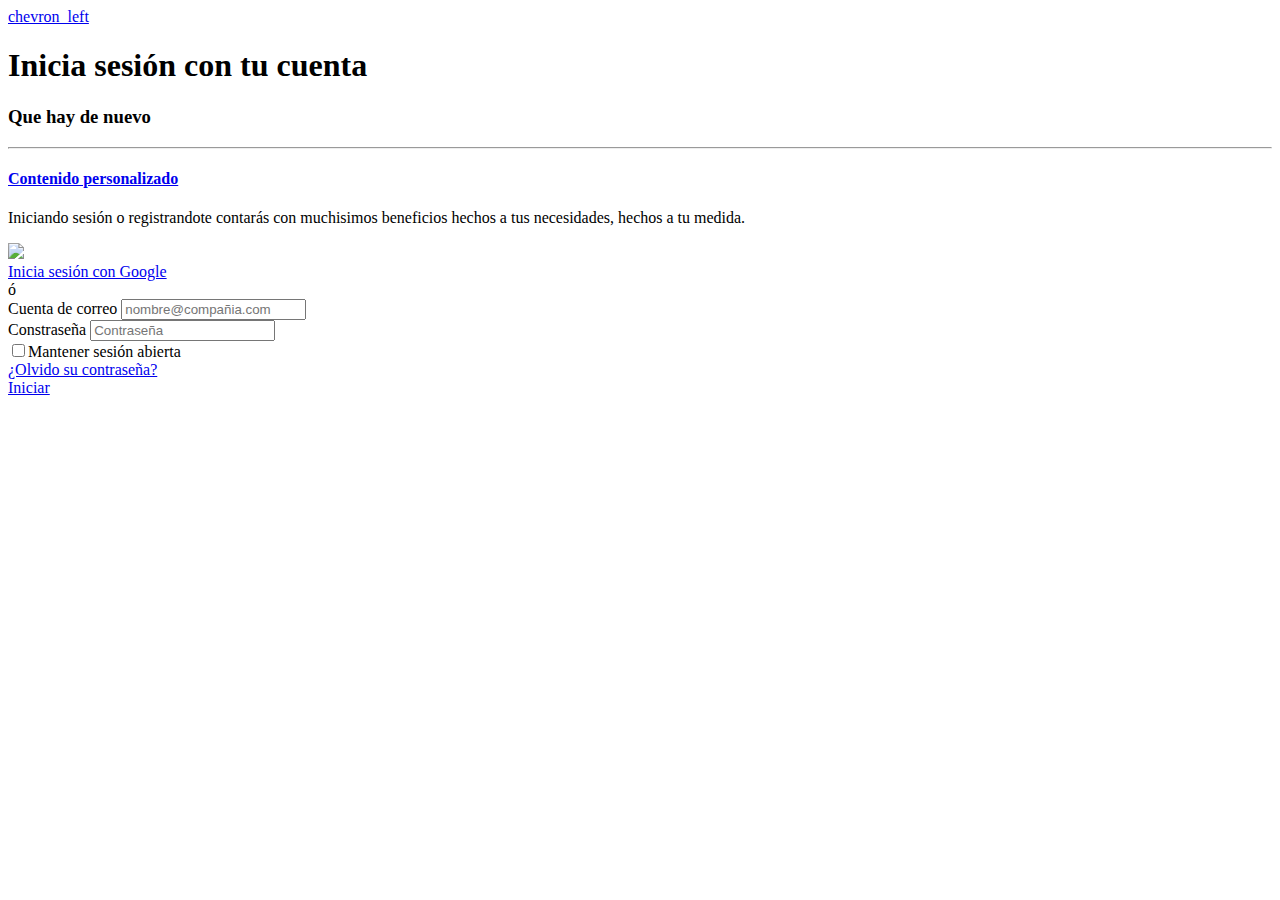
==== Login.html @ 24b8e7d6 "Login del web" ====
<!DOCTYPE html>
<html lang="es">
<head>
	<meta charset="utf-8">
	<meta name="viewport" content="width=device-width, initial-scale=1">
	<title>Login Sisma</title>
	<link rel="stylesheet" href="src/css/quienes-somos.css">
    <link href="https://fonts.googleapis.com/icon?family=Material+Icons"
      rel="stylesheet">
</head>
<body>
    <div id="back">
        <div id="prev">
            <a href="../My web Site/index.html">chevron_left</a>
        </div>
    </div>
    <div class="login-wrapper">
      <div class="login-content">
        <div class="column info-column">
          <h1>Inicia sesión con tu cuenta</h1>
          <div class="update-container">
            <h3 class="title">Que hay de nuevo</h3>
            <hr/><a href="#">
              <h4>Contenido personalizado</h4></a>
            <p>Iniciando sesión o registrandote contarás con muchisimos beneficios hechos a tus necesidades, hechos a tu medida.</p>
          </div>
        </div>
        <div class="column sign-column"><a class="g-sign" href="#">
            <div class="button-container"><img class="g-icon" src="https://upload.wikimedia.org/wikipedia/commons/5/53/Google_&quot;G&quot;_Logo.svg"/>
              <div class="button-content">Inicia sesión con Google</div>
            </div></a>
          <div class="divider">
            <div class="left"></div>ó
            <div class="right"></div>
          </div>
          <form>
            <div class="input-group">
              <label class="label" for="formEmail">Cuenta de correo</label>
              <input class="input" id="formEmail" type="email" aria-describedby="emailHelp" placeholder="nombre@compañia.com"/>
            </div>
            <div class="input-group">
              <label class="label" for="formPass">Constraseña</label>
              <input class="input" id="formPass" type="password" aria-describedby="passHelp" placeholder="Contraseña"/>
              <div class="formHelp">
                <div class="form-check">
                  <label>
                    <input class="form-check-input" type="checkbox"/>Mantener sesión abierta
                  </label>
                </div><a class="helpPass" href="#">¿Olvido su contraseña?</a>
              </div>
            </div>
            <a href="#"class="form-button" type="submit">Iniciar</a>
          </form>
        </div>
      </div>
    </div>
    <script src="src/js/login.js"></script>
</body>
</html>
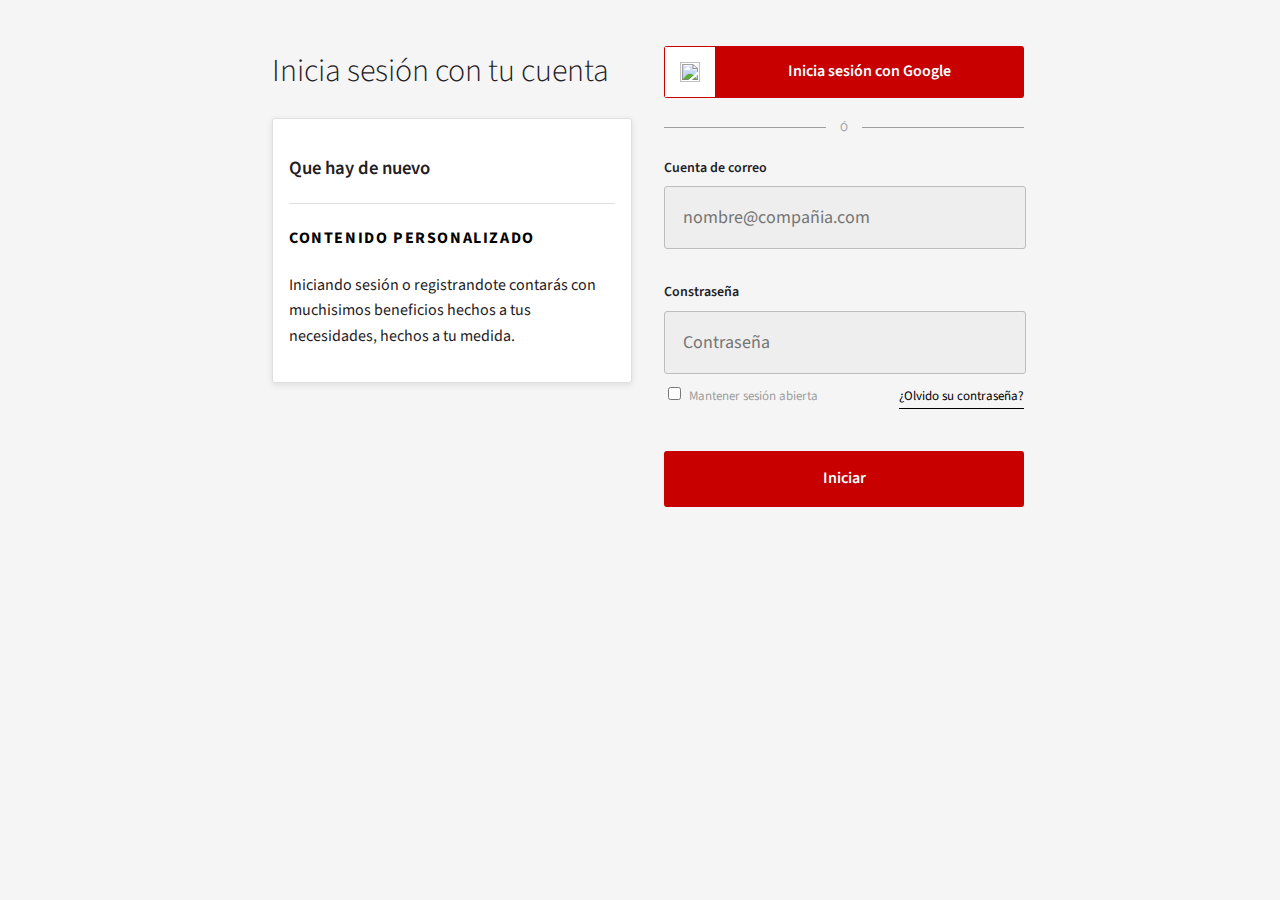
==== commit 86936eaf: "Update Login.html" ====
--- a/Login.html
+++ b/Login.html
@@ -4,14 +4,14 @@
 	<meta charset="utf-8">
 	<meta name="viewport" content="width=device-width, initial-scale=1">
 	<title>Login Sisma</title>
-	<link rel="stylesheet" href="src/css/quienes-somos.css">
+	<link rel="stylesheet" href="/quienes-somos.css">
     <link href="https://fonts.googleapis.com/icon?family=Material+Icons"
       rel="stylesheet">
 </head>
 <body>
     <div id="back">
         <div id="prev">
-            <a href="../My web Site/index.html">chevron_left</a>
+            <a href="/index.html">chevron_left</a>
         </div>
     </div>
     <div class="login-wrapper">
@@ -56,4 +56,4 @@
     </div>
     <script src="src/js/login.js"></script>
 </body>
-</html>+</html>
--- a/quienes-somos.css
+++ b/quienes-somos.css
@@ -0,0 +1,215 @@
+@import url("https://fonts.googleapis.com/css?family=Source+Sans+Pro:400,700");
+html,
+body {
+  height: 100%;
+  width: 100%;
+  margin-top: -50px;
+}
+#back #prev{
+	margin-top: 95px;
+	display: ruby;
+	font-family: "Material Icons";
+	font-size: 24px;
+	content: 'chevron_left';
+}
+
+body {
+  background: #f5f5f5;
+  color: #1f2024;
+  font-size: 16px;
+  font-family: "Source Sans Pro", arial, sans-serif;
+  line-height: 1.6;
+}
+
+a {
+  text-decoration: none;
+  border-bottom: 1px solid black;
+  padding-bottom: 2px;
+  color: black;
+}
+a:hover {
+  color: #af0000;
+  border-color: greenyellow;
+}
+
+h1,
+h2,
+h3 {
+  font-weight: 300;
+}
+
+.login-wrapper {
+  width: 100%;
+  max-width: 800px;
+  margin: auto;
+  padding: 90px 0 45px;
+}
+
+.login-content {
+  display: flex;
+  justify-content: center;
+  align-items: top;
+  flex-wrap: wrap;
+}
+
+.column {
+  max-width: calc(800px/2 - 40px);
+  width: 100%;
+  height: 300px;
+  margin: 1em;
+  padding-bottom: 20px;
+}
+
+.info-column h1 {
+  margin-top: 0;
+}
+.info-column .update-container {
+  padding: 1em;
+  border: 1px solid #e0e0e0;
+  border-radius: 3px;
+  box-shadow: 0px 2px 6px rgba(0, 0, 0, 0.1);
+  background: white;
+}
+.info-column .update-container .title {
+  font-weight: 600;
+}
+.info-column .update-container hr {
+  display: block;
+  height: 1px;
+  border: 0;
+  border-top: 1px solid #e0e0e0;
+  margin: 1em 0;
+  padding: 0;
+}
+.info-column .update-container h4 {
+  color: gr;
+  text-transform: uppercase;
+  letter-spacing: 0.1em;
+}
+
+.sign-column .g-sign {
+  background: #c80000;
+  padding: 1px;
+  border-radius: 3px;
+  display: block;
+  color: white;
+  border: 0;
+}
+.sign-column .g-sign:hover {
+  background: #af0000;
+  box-shadow: 0px 2px 6px rgba(0, 0, 0, 0.12);
+  color: rgba(255, 255, 255, 0.84);
+  transition: 200ms;
+
+}
+.sign-column .g-sign .button-container {
+  display: table;
+}
+.sign-column .g-sign .button-container .g-icon,
+.sign-column .g-sign .button-container .button-content {
+  display: table-cell;
+  vertical-align: middle;
+}
+.sign-column .g-sign .button-container .g-icon {
+  width: 20px;
+  height: 20px;
+  background: white;
+  padding: 15px;
+}
+.sign-column .g-sign .button-container .button-content {
+  text-align: center;
+  width: 100%;
+  font-weight: 600;
+  text-shadow: 0px 1px 1px rgba(0, 0, 0, 0.12);
+}
+.sign-column .divider {
+  width: 100%;
+  text-align: center;
+  margin: 20px auto;
+  text-transform: uppercase;
+  font-size: 12px;
+  color: #9e9e9e;
+  display: flex;
+  align-items: center;
+  justify-content: space-between;
+}
+.sign-column .divider .left,
+.sign-column .divider .right {
+  width: 45%;
+  height: 1px;
+  background: #9e9e9e;
+}
+.sign-column form .input-group {
+  width: 100%;
+  margin-bottom: 2em;
+}
+.sign-column form .input-group .label,
+.sign-column form .input-group .input {
+  display: block;
+}
+.sign-column form .input-group .label {
+  font-size: 14px;
+  font-weight: 600;
+  margin-bottom: 0.5em;
+}
+.sign-column form .input-group .input {
+  border: none;
+  background-image: none;
+  background-color: transparent;
+  box-shadow: none;
+  font-family: "Source Sans Pro", arial, sans-serif;
+  width: calc(100% - 2em);
+  padding: 1em;
+  border-radius: 3px;
+  background: #eeeeee;
+  border: 1px solid #bdbdbd;
+  font-size: 18px;
+}
+.sign-column form .input-group .input:focus, .sign-column form .input-group .input:active, .sign-column form .input-group .input:hover {
+  background: #fff1f1;
+  transition: 100ms ease 50ms;
+  border-color: #c80000;
+  outline: 0;
+}
+.sign-column form .formHelp {
+  font-size: 13px;
+  padding: 10px 0;
+  display: flex;
+  align-items: baseline;
+  justify-content: space-between;
+  width: 100%;
+}
+.sign-column form .formHelp .form-check {
+  color: #9e9e9e;
+}
+.sign-column form .formHelp .form-check input {
+  margin-right: 8px;
+}
+.sign-column form .form-button {
+  text-align: center;
+  background: #c80000;
+  border-radius: 3px;
+  font-family: inherit;
+  font-weight: 600;
+  padding: 15px 0;
+  display: block;
+  width: 100%;
+  color: white;
+  border: 0;
+  cursor: pointer;
+  text-shadow: 0px 2px 2px rgba(0, 0, 0, 0.12);
+}
+.sign-column form .form-button:hover, .sign-column form .form-button:focus {
+  background: #af0000;
+  box-shadow: 0px 2px 6px rgba(0, 0, 0, 0.12);
+  color: rgba(255, 255, 255, 0.84);
+  transition: 200ms;
+  outline: 0;
+}
+
+@media screen and (max-width: 790px) {
+  .info-column {
+    display: none;
+  }
+}
+
